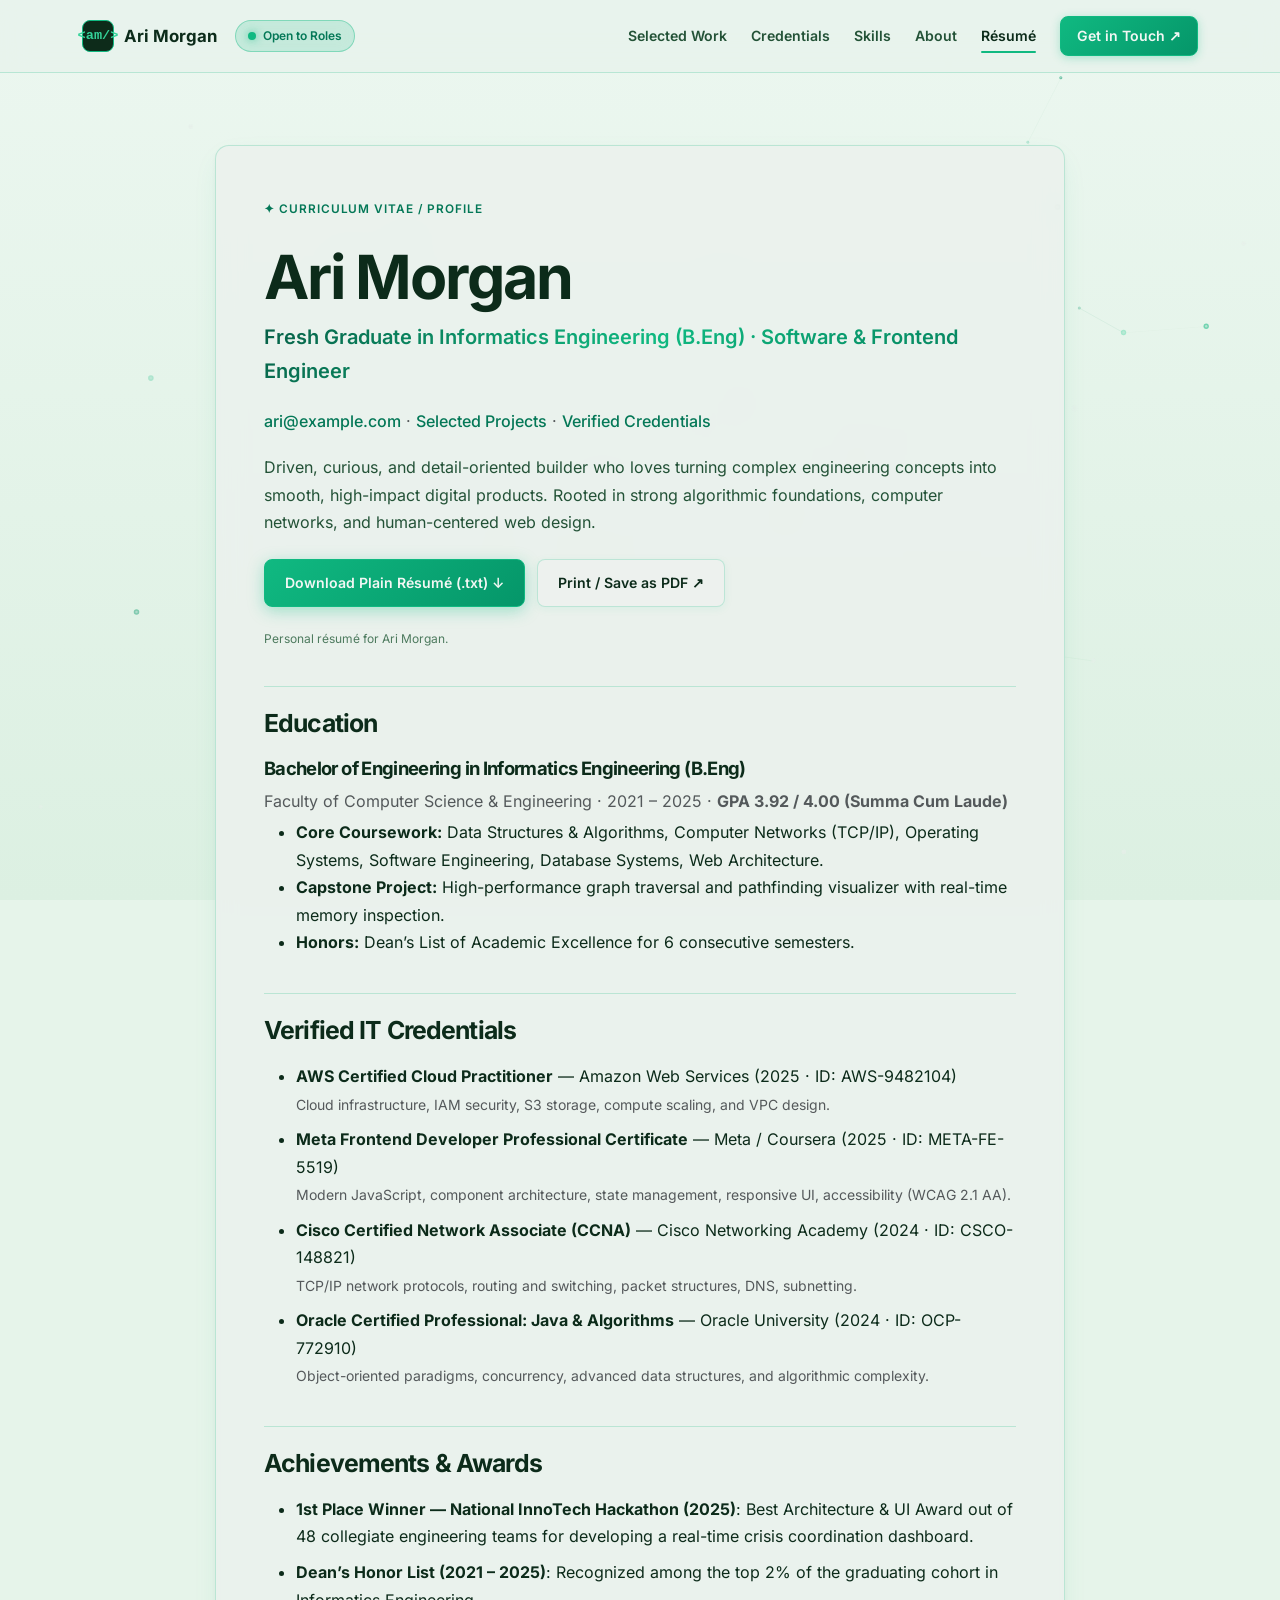
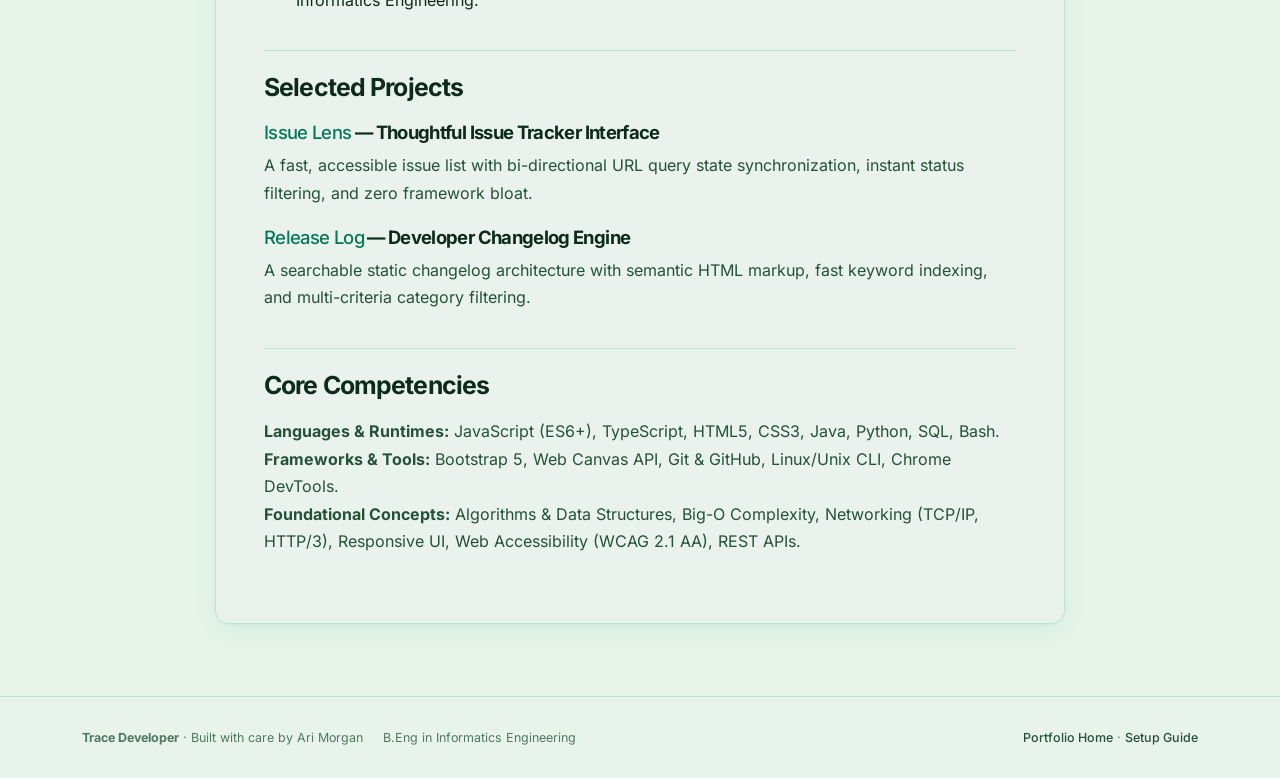
==== resume.html @ bf39999c "Initial commit: Personal portfolio website" ====
<!doctype html>
<html lang="en">
<head>
  <meta charset="utf-8">
  <meta name="viewport" content="width=device-width, initial-scale=1">
  <title>Résumé | Ari Morgan — B.Eng in Informatics Engineering</title>
  <meta name="description" content="Official résumé of Ari Morgan: Fresh Graduate in Informatics Engineering. Education, IT certifications, achievements, and core skills.">
  <meta name="theme-color" content="#e6f4ea">
  <meta name="robots" content="noindex,follow">

  <link rel="icon" href="assets/mark.svg" type="image/svg+xml">
  <link rel="stylesheet" href="assets/vendor/bootstrap.min.css">
  <link rel="stylesheet" href="assets/style.css">

  <script src="assets/canvas-bg.js" defer></script>
  <script src="assets/app.js" defer></script>
</head>
<body>
  <a class="skip" href="#main">Skip to main content</a>

  <!-- Ambient Soft Light Glow -->
  <canvas id="bg-canvas" class="bg-canvas" aria-hidden="true"></canvas>

  <div class="site-wrapper">
    <header class="site-header">
      <div class="container header-row">
        <a class="brand" href="index.html" aria-label="Ari Morgan - Home">
          <span class="brand-icon" aria-hidden="true">&lt;am/&gt;</span>
          <span>Ari Morgan</span>
          <span class="status-badge ms-2 d-none d-md-inline-flex">
            <span class="pulse-dot"></span> Open to Roles
          </span>
        </a>

        <button type="button" class="menu-toggle" aria-controls="site-nav" aria-expanded="false" aria-label="Toggle navigation menu">
          Menu
        </button>

        <nav class="site-nav" id="site-nav" aria-label="Main navigation">
          <a href="index.html#work">Selected Work</a>
          <a href="index.html#credentials">Credentials</a>
          <a href="index.html#skills">Skills</a>
          <a href="index.html#about">About</a>
          <a href="resume.html" class="active" aria-current="page">Résumé</a>
          <a class="nav-cta" href="index.html#contact">Get in Touch ↗</a>
        </nav>
      </div>
    </header>

    <main id="main">
      <div class="container py-5">
        <article class="resume glass-card p-4 p-md-5 my-4">
          <span class="eyebrow">
            ✦ CURRICULUM VITAE / PROFILE
          </span>

          <h1 class="mt-2">Ari Morgan</h1>
          <p class="lead text-gradient" style="font-size: 1.25rem; font-weight: 600;">
            Fresh Graduate in Informatics Engineering (B.Eng) · Software &amp; Frontend Engineer
          </p>

          <p class="text-muted">
            <a href="mailto:ari@example.com">ari@example.com</a> ·
            <a href="index.html#work">Selected Projects</a> ·
            <a href="index.html#credentials">Verified Credentials</a>
          </p>

          <p>
            Driven, curious, and detail-oriented builder who loves turning complex engineering concepts into smooth, high-impact digital products. Rooted in strong algorithmic foundations, computer networks, and human-centered web design.
          </p>

          <div class="actions resume-actions">
            <a class="button" href="ari-morgan-resume.txt" download>
              Download Plain Résumé (.txt) ↓
            </a>
            <button class="button secondary" data-print type="button" hidden>
              Print / Save as PDF ↗
            </button>
          </div>

          <p class="sample-note" style="font-size: 0.75rem; color: var(--text-dim);">
            Personal résumé for Ari Morgan.
          </p>

          <!-- Education Section -->
          <h2>Education</h2>
          <h3>Bachelor of Engineering in Informatics Engineering (B.Eng)</h3>
          <p class="text-muted mb-1">
            Faculty of Computer Science &amp; Engineering · 2021 – 2025 · <strong>GPA 3.92 / 4.00 (Summa Cum Laude)</strong>
          </p>
          <ul>
            <li><strong>Core Coursework:</strong> Data Structures &amp; Algorithms, Computer Networks (TCP/IP), Operating Systems, Software Engineering, Database Systems, Web Architecture.</li>
            <li><strong>Capstone Project:</strong> High-performance graph traversal and pathfinding visualizer with real-time memory inspection.</li>
            <li><strong>Honors:</strong> Dean’s List of Academic Excellence for 6 consecutive semesters.</li>
          </ul>

          <!-- Certifications -->
          <h2>Verified IT Credentials</h2>
          <ul>
            <li>
              <strong>AWS Certified Cloud Practitioner</strong> — Amazon Web Services (2025 · ID: AWS-9482104)
              <br><small class="text-muted">Cloud infrastructure, IAM security, S3 storage, compute scaling, and VPC design.</small>
            </li>
            <li class="mt-2">
              <strong>Meta Frontend Developer Professional Certificate</strong> — Meta / Coursera (2025 · ID: META-FE-5519)
              <br><small class="text-muted">Modern JavaScript, component architecture, state management, responsive UI, accessibility (WCAG 2.1 AA).</small>
            </li>
            <li class="mt-2">
              <strong>Cisco Certified Network Associate (CCNA)</strong> — Cisco Networking Academy (2024 · ID: CSCO-148821)
              <br><small class="text-muted">TCP/IP network protocols, routing and switching, packet structures, DNS, subnetting.</small>
            </li>
            <li class="mt-2">
              <strong>Oracle Certified Professional: Java &amp; Algorithms</strong> — Oracle University (2024 · ID: OCP-772910)
              <br><small class="text-muted">Object-oriented paradigms, concurrency, advanced data structures, and algorithmic complexity.</small>
            </li>
          </ul>

          <!-- Honors -->
          <h2>Achievements &amp; Awards</h2>
          <ul>
            <li>
              <strong>1st Place Winner — National InnoTech Hackathon (2025)</strong>:
              Best Architecture &amp; UI Award out of 48 collegiate engineering teams for developing a real-time crisis coordination dashboard.
            </li>
            <li class="mt-2">
              <strong>Dean’s Honor List (2021 – 2025)</strong>:
              Recognized among the top 2% of the graduating cohort in Informatics Engineering.
            </li>
          </ul>

          <!-- Technical Projects -->
          <h2>Selected Projects</h2>
          <h3><a href="issue-lens.html">Issue Lens</a> — Thoughtful Issue Tracker Interface</h3>
          <p>A fast, accessible issue list with bi-directional URL query state synchronization, instant status filtering, and zero framework bloat.</p>

          <h3><a href="release-log.html">Release Log</a> — Developer Changelog Engine</h3>
          <p>A searchable static changelog architecture with semantic HTML markup, fast keyword indexing, and multi-criteria category filtering.</p>

          <!-- Core Skills -->
          <h2>Core Competencies</h2>
          <p>
            <strong>Languages &amp; Runtimes:</strong> JavaScript (ES6+), TypeScript, HTML5, CSS3, Java, Python, SQL, Bash.
            <br>
            <strong>Frameworks &amp; Tools:</strong> Bootstrap 5, Web Canvas API, Git &amp; GitHub, Linux/Unix CLI, Chrome DevTools.
            <br>
            <strong>Foundational Concepts:</strong> Algorithms &amp; Data Structures, Big-O Complexity, Networking (TCP/IP, HTTP/3), Responsive UI, Web Accessibility (WCAG 2.1 AA), REST APIs.
          </p>

        </article>
      </div>
    </main>

    <footer class="site-footer">
      <div class="container">
        <div class="footer-row">
          <div>
            <strong>Trace Developer</strong> · Built with care by Ari Morgan
            <span class="ms-md-3 text-dim">B.Eng in Informatics Engineering</span>
          </div>
          <div>
            <a href="index.html">Portfolio Home</a> ·
            <a href="setup.html">Setup Guide</a>
          </div>
        </div>
      </div>
    </footer>
  </div>
</body>
</html>
---- assets/style.css ----
/* ==========================================================================
   TRACE DEVELOPER — FRESH GREEN DESIGN SYSTEM
   Theme: Luminous Mint & Sage Green Background + Soothing Off-White / Gray Cards
   Zero dazzling white glare, high readability, eye-comfort certified.
   ========================================================================== */

@font-face {
  font-family: 'Inter';
  src: url('fonts/inter.woff2') format('woff2');
  font-weight: 100 900;
  font-display: swap;
}

:root {
  /* Fresh Green Backgrounds */
  --bg-base: #e6f4ea;
  --bg-surface: #edf1ee; /* Soothing off-white bordering on soft gray */
  --bg-card: rgba(235, 241, 237, 0.92); /* Gentle, non-dazzling off-white */
  --bg-card-hover: #e4ece6; /* Soft pearl gray-green */
  --bg-glass-nav: rgba(232, 243, 236, 0.94);

  /* Emerald & Forest Green Palette */
  --green-primary: #10b981;
  --green-dark: #059669;
  --green-deep: #047857;
  --green-forest: #0c2b1a;
  --green-pine: #1b4d32;
  --green-mint: #34d399;
  --green-soft-pill: rgba(16, 185, 129, 0.12);

  /* Soft Green Borders */
  --border-subtle: #cadfd2;
  --border-card: rgba(16, 185, 129, 0.22);
  --border-hover: rgba(16, 185, 129, 0.55);

  /* Gradients */
  --gradient-green: linear-gradient(135deg, #10b981 0%, #059669 100%);
  --gradient-text-green: linear-gradient(135deg, #065f46 0%, #10b981 50%, #047857 100%);

  /* High-Contrast Forest Green Typography */
  --text-main: #0c2b1a;
  --text-secondary: #235237;
  --text-dim: #4d7a5e;
  --text-code-string: #6ee7b7;
  --text-code-key: #a7f3d0;
  --text-on-green: #f2f7f4; /* Calming off-white text for green buttons */

  /* Bootstrap Variable Overrides */
  --bs-body-font-family: 'Inter', -apple-system, BlinkMacSystemFont, 'Segoe UI', Roboto, sans-serif;
  --bs-body-color: var(--text-main);
  --bs-body-bg: var(--bg-base);
  --bs-link-color: var(--green-deep);
  --bs-link-hover-color: var(--green-primary);

  /* Shadows */
  --shadow-card: 0 10px 30px -8px rgba(16, 185, 129, 0.12), 0 2px 6px rgba(12, 43, 26, 0.04);
  --shadow-card-hover: 0 16px 36px -8px rgba(16, 185, 129, 0.22), 0 4px 12px rgba(12, 43, 26, 0.08);
  --shadow-btn-green: 0 4px 16px rgba(16, 185, 129, 0.35);
}

*, *::before, *::after {
  box-sizing: border-box;
}

html {
  scroll-behavior: smooth;
  scroll-padding-top: 80px;
  background-color: var(--bg-base);
}

body {
  margin: 0;
  padding: 0;
  min-height: 100vh;
  font-family: var(--bs-body-font-family);
  font-size: 16px;
  line-height: 1.72;
  color: var(--text-main);
  background: linear-gradient(180deg, #ecf7f0 0%, #dcf0e2 100%);
  background-attachment: fixed;
  position: relative;
  overflow-x: hidden;
  -webkit-font-smoothing: antialiased;
}

/* Background Canvas Layer */
.bg-canvas {
  position: fixed;
  top: 0;
  left: 0;
  width: 100vw;
  height: 100vh;
  pointer-events: none;
  z-index: 0;
  opacity: 0.85;
}

.site-wrapper {
  position: relative;
  z-index: 1;
  display: flex;
  flex-direction: column;
  min-height: 100vh;
}

main {
  flex: 1;
}

/* Typography */
h1, h2, h3, h4 {
  color: var(--text-main);
  font-weight: 700;
  letter-spacing: -0.035em;
  line-height: 1.18;
}

h1 {
  font-size: clamp(2.6rem, 5.2vw, 4.4rem);
}

h2 {
  font-size: clamp(1.9rem, 3.6vw, 2.8rem);
}

h3 {
  font-size: 1.35rem;
}

p {
  color: var(--text-secondary);
  margin-bottom: 1.2rem;
}

a {
  color: var(--green-deep);
  text-decoration: none;
  font-weight: 500;
  transition: color 0.2s ease;
}

a:hover {
  color: var(--green-primary);
}

a:focus-visible,
button:focus-visible,
input:focus-visible,
select:focus-visible {
  outline: 2px solid var(--green-primary);
  outline-offset: 3px;
}

.mono {
  font-family: ui-monospace, SFMono-Regular, Menlo, Monaco, Consolas, monospace;
}

/* Eye-Catching Green Gradient Text */
.text-gradient {
  background: var(--gradient-text-green);
  -webkit-background-clip: text;
  -webkit-text-fill-color: transparent;
  display: inline-block;
}

/* Eyebrows & Status Badges */
.eyebrow {
  display: inline-flex;
  align-items: center;
  gap: 8px;
  font-size: 0.74rem;
  font-weight: 600;
  text-transform: uppercase;
  letter-spacing: 0.08em;
  color: var(--green-deep);
  margin-bottom: 0.9rem;
}

.status-badge {
  display: inline-flex;
  align-items: center;
  gap: 7px;
  background: rgba(16, 185, 129, 0.16);
  border: 1px solid rgba(16, 185, 129, 0.38);
  color: var(--green-deep);
  font-size: 0.75rem;
  font-weight: 600;
  padding: 5px 12px;
  border-radius: 9999px;
  backdrop-filter: blur(8px);
}

.pulse-dot {
  width: 8px;
  height: 8px;
  border-radius: 50%;
  background-color: var(--green-primary);
  box-shadow: 0 0 8px rgba(16, 185, 129, 0.7);
}

/* Skip Navigation */
.skip {
  position: absolute;
  top: -100px;
  left: 20px;
  z-index: 9999;
  padding: 10px 16px;
  background: var(--bg-surface);
  color: var(--green-deep);
  border: 1px solid var(--green-primary);
  border-radius: 6px;
}
.skip:focus {
  top: 15px;
}

/* ==========================================================================
   SITE HEADER & NAVIGATION
   ========================================================================== */
.site-header {
  position: sticky;
  top: 0;
  z-index: 1000;
  background: var(--bg-glass-nav);
  backdrop-filter: blur(14px);
  -webkit-backdrop-filter: blur(14px);
  border-bottom: 1px solid var(--border-card);
  padding: 16px 0;
}

.header-row {
  display: flex;
  align-items: center;
  justify-content: space-between;
  gap: 20px;
}

.brand {
  display: inline-flex;
  align-items: center;
  gap: 10px;
  font-size: 1.05rem;
  font-weight: 700;
  color: var(--text-main);
  text-decoration: none;
}

.brand:hover {
  color: var(--green-deep);
}

.brand-icon {
  width: 32px;
  height: 32px;
  border-radius: 8px;
  background: #0d2b1a;
  border: 1px solid var(--green-primary);
  display: flex;
  align-items: center;
  justify-content: center;
  font-family: monospace;
  font-weight: 700;
  font-size: 0.85rem;
  color: var(--green-mint);
}

.site-nav {
  display: flex;
  align-items: center;
  gap: 24px;
}

.site-nav a {
  font-size: 0.88rem;
  font-weight: 600;
  color: var(--text-secondary);
  text-decoration: none;
  padding: 5px 0;
  position: relative;
  transition: color 0.2s ease;
}

.site-nav a:hover,
.site-nav a.active {
  color: var(--green-forest);
}

.site-nav a.active::after {
  content: '';
  position: absolute;
  bottom: 0;
  left: 0;
  width: 100%;
  height: 2px;
  background: var(--green-primary);
  border-radius: 2px;
}

.site-nav .nav-cta {
  background: var(--gradient-green);
  border: 1px solid var(--green-primary);
  color: var(--text-on-green) !important;
  padding: 7px 16px;
  border-radius: 8px;
  font-weight: 600;
  box-shadow: 0 2px 10px rgba(16, 185, 129, 0.3);
  transition: all 0.2s ease;
}

.site-nav .nav-cta:hover {
  background: linear-gradient(135deg, #059669 0%, #047857 100%);
  transform: translateY(-1px);
}

.menu-toggle {
  display: none;
  background: var(--bg-surface);
  border: 1px solid var(--border-card);
  color: var(--text-main);
  padding: 8px 14px;
  border-radius: 6px;
  font-size: 0.85rem;
  cursor: pointer;
}

/* ==========================================================================
   BUTTONS
   ========================================================================== */
.button {
  display: inline-flex;
  align-items: center;
  justify-content: center;
  gap: 8px;
  font-size: 0.88rem;
  font-weight: 600;
  padding: 11px 20px;
  border-radius: 8px;
  text-decoration: none;
  cursor: pointer;
  background: var(--gradient-green);
  color: var(--text-on-green);
  border: 1px solid var(--green-primary);
  box-shadow: var(--shadow-btn-green);
  transition: transform 0.2s ease, box-shadow 0.2s ease;
  position: relative;
  z-index: 2;
}

.button:hover {
  transform: translateY(-2px);
  background: linear-gradient(135deg, #059669 0%, #047857 100%);
  box-shadow: 0 6px 22px rgba(16, 185, 129, 0.45);
  color: var(--text-on-green);
}

.button.secondary {
  background: var(--bg-surface);
  color: var(--text-main);
  border: 1px solid var(--border-card);
  box-shadow: 0 2px 8px rgba(16, 185, 129, 0.08);
}

.button.secondary:hover {
  background: var(--bg-card-hover);
  border-color: var(--green-primary);
  color: var(--green-deep);
  transform: translateY(-2px);
  box-shadow: 0 4px 14px rgba(16, 185, 129, 0.18);
}

.actions {
  display: flex;
  gap: 12px;
  flex-wrap: wrap;
  align-items: center;
}

/* ==========================================================================
   CLEAN CARD ARCHITECTURE (MUTED OFF-WHITE / GRAY CARDS)
   ========================================================================== */
.glass-card {
  background: var(--bg-card);
  backdrop-filter: blur(14px);
  -webkit-backdrop-filter: blur(14px);
  border: 1px solid var(--border-card);
  border-radius: 14px;
  box-shadow: var(--shadow-card);
  transition: border-color 0.2s ease, transform 0.2s ease, box-shadow 0.2s ease;
}

.glass-card:hover {
  border-color: var(--border-hover);
  transform: translateY(-2px);
  box-shadow: var(--shadow-card-hover);
}

/* ==========================================================================
   HERO SECTION
   ========================================================================== */
.hero {
  position: relative;
  padding: 85px 0 65px;
}

.hero .container {
  position: relative;
  z-index: 2;
}

.hero h1 {
  margin: 0 0 20px;
  max-width: 800px;
  font-weight: 800;
}

.hero .intro {
  font-size: 1.12rem;
  line-height: 1.7;
  max-width: 560px;
  color: var(--text-secondary);
  margin-bottom: 28px;
}

/* Hero Stats Strip */
.hero-stats-row {
  display: grid;
  grid-template-columns: repeat(4, 1fr);
  gap: 14px;
  margin-top: 48px;
  padding-top: 28px;
  border-top: 1px solid var(--border-card);
}

.stat-item {
  padding: 14px 16px;
  background: var(--bg-card);
  border: 1px solid var(--border-card);
  border-radius: 10px;
  box-shadow: 0 2px 8px rgba(16, 185, 129, 0.08);
}

.stat-value {
  font-size: 1.55rem;
  font-weight: 800;
  color: var(--green-deep);
  display: block;
}

.stat-label {
  font-size: 0.74rem;
  color: var(--text-secondary);
  text-transform: uppercase;
  letter-spacing: 0.05em;
  font-weight: 600;
  margin-top: 3px;
}

/* ==========================================================================
   DEVELOPER CODE CARD (RICH FOREST GREEN CONSOLE)
   ========================================================================== */
.editor {
  border: 1px solid rgba(16, 185, 129, 0.4);
  background: #0d281a;
  backdrop-filter: blur(14px);
  border-radius: 14px;
  overflow: hidden;
  box-shadow: 0 16px 36px -8px rgba(12, 43, 26, 0.35);
  transition: border-color 0.2s ease;
}

.editor:hover {
  border-color: var(--green-primary);
}

.editor-head {
  display: flex;
  align-items: center;
  gap: 8px;
  border-bottom: 1px solid rgba(16, 185, 129, 0.2);
  padding: 10px 16px;
  background: rgba(255, 255, 255, 0.03);
}

.window-dots {
  display: flex;
  gap: 6px;
}

.window-dots span {
  width: 9px;
  height: 9px;
  border-radius: 50%;
  display: inline-block;
}

.dot-red { background: #ef4444; }
.dot-yellow { background: #f59e0b; }
.dot-green { background: #10b981; }

.editor-head .file-tab {
  margin-left: 8px;
  font-size: 0.72rem;
  color: #a7f3d0;
  background: rgba(16, 185, 129, 0.18);
  padding: 2px 8px;
  border-radius: 4px;
  border: 1px solid rgba(16, 185, 129, 0.3);
}

.editor-copy-btn {
  margin-left: auto;
  background: transparent;
  border: 1px solid rgba(16, 185, 129, 0.3);
  color: #a7f3d0;
  font-size: 0.7rem;
  padding: 3px 8px;
  border-radius: 4px;
  cursor: pointer;
  transition: all 0.2s ease;
}

.editor-copy-btn:hover {
  background: rgba(16, 185, 129, 0.25);
  color: var(--text-on-green);
  border-color: var(--green-primary);
}

.editor pre {
  padding: 20px;
  color: #d1fae5;
  font-size: 0.84rem;
  line-height: 1.8;
  margin: 0;
  white-space: pre-wrap;
  font-family: ui-monospace, SFMono-Regular, Menlo, Monaco, Consolas, monospace;
}

.editor .key { color: var(--text-code-key); }
.editor .string { color: var(--text-code-string); }
.editor .bracket { color: #f0fdf4; }

.editor-foot {
  display: flex;
  justify-content: space-between;
  align-items: center;
  border-top: 1px solid rgba(16, 185, 129, 0.2);
  padding: 8px 16px;
  font-size: 0.68rem;
  color: #6ee7b7;
}

/* ==========================================================================
   SECTIONS & TITLES
   ========================================================================== */
.section {
  padding: 75px 0;
  position: relative;
  z-index: 2;
}

.section-top {
  display: flex;
  justify-content: space-between;
  align-items: flex-end;
  gap: 25px;
  margin-bottom: 38px;
}

.section-top h2 {
  margin: 0;
}

.section-top p {
  max-width: 420px;
  margin: 0;
  font-size: 0.94rem;
}

/* ==========================================================================
   CREDENTIALS & AWARDS GRID
   ========================================================================== */
.credentials-grid {
  display: grid;
  grid-template-columns: repeat(auto-fill, minmax(340px, 1fr));
  gap: 18px;
}

.credential-card {
  background: var(--bg-card);
  border: 1px solid var(--border-card);
  border-radius: 14px;
  padding: 22px;
  display: flex;
  flex-direction: column;
  box-shadow: var(--shadow-card);
  transition: border-color 0.2s ease, transform 0.2s ease, box-shadow 0.2s ease;
}

.credential-card:hover {
  border-color: var(--border-hover);
  transform: translateY(-2px);
  box-shadow: var(--shadow-card-hover);
}

.credential-header {
  display: flex;
  align-items: flex-start;
  gap: 14px;
  margin-bottom: 14px;
}

.credential-icon {
  width: 42px;
  height: 42px;
  border-radius: 10px;
  background: rgba(16, 185, 129, 0.12);
  border: 1px solid var(--border-card);
  display: flex;
  align-items: center;
  justify-content: center;
  flex-shrink: 0;
  color: var(--green-deep);
}

.credential-icon svg {
  width: 22px;
  height: 22px;
}

.credential-title-group h3 {
  font-size: 1.12rem;
  margin: 0 0 3px;
}

.credential-issuer {
  font-size: 0.78rem;
  color: var(--green-deep);
  font-weight: 600;
}

.credential-meta {
  display: flex;
  align-items: center;
  justify-content: space-between;
  margin-top: auto;
  padding-top: 14px;
  border-top: 1px solid var(--border-card);
  font-size: 0.76rem;
  color: var(--text-dim);
}

.credential-tag-list {
  display: flex;
  flex-wrap: wrap;
  gap: 6px;
  margin: 10px 0 14px;
  padding: 0;
  list-style: none;
}

.credential-tag {
  background: rgba(16, 185, 129, 0.1);
  border: 1px solid var(--border-card);
  color: var(--green-deep);
  font-size: 0.72rem;
  font-weight: 500;
  padding: 2px 8px;
  border-radius: 4px;
}

.badge-verified {
  color: var(--green-deep);
  font-size: 0.74rem;
  font-weight: 700;
}

/* ==========================================================================
   FEATURED PROJECTS
   ========================================================================== */
.project-card {
  background: var(--bg-card);
  border: 1px solid var(--border-card);
  border-radius: 16px;
  overflow: hidden;
  margin-bottom: 26px;
  box-shadow: var(--shadow-card);
  transition: border-color 0.2s ease, transform 0.2s ease, box-shadow 0.2s ease;
}

.project-card:hover {
  border-color: var(--border-hover);
  transform: translateY(-2px);
  box-shadow: var(--shadow-card-hover);
}

.project-visual {
  background: #d5e5db; /* Soothing muted sage gray */
  display: flex;
  align-items: center;
  justify-content: center;
  padding: 30px;
  min-height: 340px;
}

.project-visual img {
  border: 1px solid var(--border-card);
  border-radius: 8px;
  box-shadow: 0 12px 28px rgba(12, 43, 26, 0.15);
  width: 100%;
}

.project-copy {
  padding: 36px;
  display: flex;
  flex-direction: column;
  justify-content: center;
}

.project-copy h3 {
  font-size: 1.95rem;
  margin: 8px 0 12px;
}

.project-copy p {
  color: var(--text-secondary);
  font-size: 0.94rem;
}

.tag-list {
  list-style: none;
  display: flex;
  gap: 6px;
  flex-wrap: wrap;
  padding: 0;
  margin: 16px 0 24px;
}

.tag {
  background: rgba(16, 185, 129, 0.1);
  border: 1px solid var(--border-card);
  border-radius: 5px;
  padding: 3px 8px;
  font-size: 0.72rem;
  font-weight: 600;
  color: var(--green-deep);
  font-family: ui-monospace, SFMono-Regular, Consolas, monospace;
}

/* ==========================================================================
   SKILLS MATRIX
   ========================================================================== */
.skills-grid {
  display: grid;
  grid-template-columns: repeat(2, 1fr);
  gap: 20px;
}

.skill-card {
  background: var(--bg-card);
  border: 1px solid var(--border-card);
  border-radius: 14px;
  padding: 26px;
  box-shadow: var(--shadow-card);
  transition: border-color 0.2s ease;
}

.skill-card:hover {
  border-color: var(--border-hover);
}

.skill-card-head {
  display: flex;
  align-items: center;
  gap: 12px;
  margin-bottom: 14px;
}

.skill-card-icon {
  width: 36px;
  height: 36px;
  border-radius: 8px;
  background: rgba(16, 185, 129, 0.12);
  border: 1px solid var(--border-card);
  display: flex;
  align-items: center;
  justify-content: center;
  color: var(--green-deep);
}

.skill-card h3 {
  font-size: 1.18rem;
  margin: 0;
}

.skill-items {
  list-style: none;
  padding: 0;
  margin: 14px 0 0;
}

.skill-items li {
  font-size: 0.88rem;
  color: var(--text-secondary);
  margin-bottom: 6px;
  display: flex;
  align-items: flex-start;
  gap: 8px;
}

.skill-items li::before {
  content: '▸';
  color: var(--green-primary);
  font-weight: 700;
}

/* ==========================================================================
   ABOUT SECTION
   ========================================================================== */
.about-section {
  background: rgba(235, 241, 237, 0.65);
  border-block: 1px solid var(--border-card);
}

.principles {
  margin-top: 32px;
  border-top: 1px solid var(--border-card);
}

.principles article {
  padding: 20px 0;
  border-bottom: 1px solid var(--border-card);
}

.principles h3 {
  font-size: 1.12rem;
  margin-bottom: 6px;
  color: var(--text-main);
}

.principles h3 .principle-num {
  font-size: 0.8rem;
  font-family: monospace;
  color: var(--green-deep);
  font-weight: 700;
  margin-right: 6px;
}

.principles p {
  font-size: 0.9rem;
  margin: 0;
}

/* ==========================================================================
   CONTACT CTA PANEL
   ========================================================================== */
.contact-panel {
  background: linear-gradient(135deg, #d8f0e1 0%, #c4ebd1 100%);
  border: 1px solid rgba(16, 185, 129, 0.35);
  border-radius: 18px;
  padding: 48px;
  margin-bottom: 50px;
  box-shadow: 0 14px 32px -8px rgba(16, 185, 129, 0.18);
}

.contact-panel h2 {
  font-size: clamp(2.2rem, 4.2vw, 3.4rem);
  margin-bottom: 14px;
}

.contact-panel p {
  max-width: 520px;
  font-size: 1.02rem;
  color: var(--text-secondary);
}

/* ==========================================================================
   SITE FOOTER
   ========================================================================== */
.site-footer {
  border-top: 1px solid var(--border-card);
  padding: 30px 0;
  font-size: 0.78rem;
  color: var(--text-dim);
  background: rgba(232, 243, 236, 0.95);
}

.footer-row {
  display: flex;
  justify-content: space-between;
  align-items: center;
  gap: 16px;
  flex-wrap: wrap;
}

.site-footer a {
  color: var(--text-secondary);
}

.site-footer a:hover {
  color: var(--green-deep);
}

/* Case study & demo pages */
.case-header {
  padding: 50px 0 35px;
  max-width: 900px;
}

.back {
  display: inline-flex;
  align-items: center;
  gap: 6px;
  font-size: 0.84rem;
  font-weight: 600;
  margin-bottom: 22px;
  color: var(--green-deep);
}

.facts {
  display: grid;
  grid-template-columns: repeat(4, 1fr);
  gap: 18px;
  border-block: 1px solid var(--border-card);
  padding: 20px 0;
  margin-top: 30px;
}

.facts dt {
  font: 0.7rem ui-monospace, monospace;
  color: var(--text-dim);
  text-transform: uppercase;
}

.facts dd {
  font-size: 0.88rem;
  color: var(--text-main);
  margin: 4px 0 0;
  font-weight: 600;
}

.case-image {
  background: #d5e5db;
  border: 1px solid var(--border-card);
  border-radius: 12px;
  padding: 24px;
  margin: 26px 0;
}

.case-image img {
  border: 1px solid var(--border-card);
  border-radius: 6px;
  width: 100%;
}

.case-body {
  max-width: 800px;
  margin: 50px auto;
}

.case-body section {
  margin-bottom: 40px;
}

.case-body h2 {
  font-size: 1.75rem;
  margin-bottom: 16px;
}

.case-body p, .case-body li {
  color: var(--text-secondary);
  font-size: 0.95rem;
}

.architecture {
  background: #0d281a;
  border: 1px solid rgba(16, 185, 129, 0.4);
  color: #a7f3d0;
  border-radius: 8px;
  padding: 20px;
  font: 0.84rem/1.8 ui-monospace, monospace;
  white-space: pre-wrap;
}

.decision {
  border-left: 3px solid var(--green-primary);
  padding: 18px 22px;
  background: rgba(16, 185, 129, 0.12);
  border-radius: 0 8px 8px 0;
  margin: 24px 0;
  color: var(--text-main);
}

.decision strong {
  display: block;
  color: var(--green-deep);
  margin-bottom: 5px;
  font-size: 0.82rem;
  text-transform: uppercase;
}

.next-project {
  border-top: 1px solid var(--border-card);
  padding-top: 28px;
  display: flex;
  justify-content: space-between;
  align-items: center;
  gap: 18px;
}

/* Demo Pages */
.demo-page {
  max-width: 1150px;
  margin: 35px auto;
  padding: 0 20px;
}

.demo-toolbar {
  display: flex;
  gap: 14px;
  flex-wrap: wrap;
  align-items: flex-end;
  padding: 20px;
  background: var(--bg-surface);
  border: 1px solid var(--border-card);
  border-radius: 12px;
  margin: 22px 0;
  box-shadow: var(--shadow-card);
}

.demo-toolbar label {
  font-size: 0.74rem;
  font-weight: 600;
  display: block;
  margin-bottom: 6px;
  color: var(--text-secondary);
}

.demo-toolbar input,
.demo-toolbar select {
  width: 100%;
  border: 1px solid var(--border-card);
  border-radius: 6px;
  background: #e1eae3;
  color: var(--text-main);
  min-height: 42px;
  padding: 8px 12px;
  font-size: 0.88rem;
}

.table-wrap {
  border: 1px solid var(--border-card);
  border-radius: 12px;
  background: var(--bg-surface);
  overflow-x: auto;
  box-shadow: var(--shadow-card);
}

.issue-table {
  width: 100%;
  border-collapse: collapse;
  min-width: 560px;
  font-size: 0.85rem;
}

.issue-table th {
  font-size: 0.72rem;
  text-transform: uppercase;
  letter-spacing: 0.05em;
  background: #deebe1;
  font-weight: 700;
  color: var(--green-deep);
  border-bottom: 1px solid var(--border-card);
  padding: 12px 16px;
}

.issue-table td {
  padding: 14px 16px;
  border-bottom: 1px solid var(--border-card);
  color: var(--text-secondary);
}

.issue-table td strong {
  color: var(--text-main);
}

.badge-status {
  font-size: 0.72rem;
  border: 1px solid var(--border-card);
  background: #deebe1;
  color: var(--text-secondary);
  border-radius: 4px;
  padding: 3px 8px;
}

.badge-status.done {
  background: #c3e8d2;
  border-color: #5ec695;
  color: #065f46;
  font-weight: 600;
}

.release-item {
  background: var(--bg-surface);
  border: 1px solid var(--border-card);
  border-radius: 12px;
  padding: 24px;
  margin: 18px 0;
  box-shadow: var(--shadow-card);
}

.release-meta strong {
  background: var(--gradient-green);
  color: var(--text-on-green);
  border-radius: 4px;
  padding: 2px 8px;
  font-size: 0.74rem;
  font-weight: 700;
}

.empty-state {
  padding: 30px;
  border: 1px dashed var(--border-card);
  border-radius: 8px;
  text-align: center;
  font-size: 0.9rem;
  background: var(--bg-surface);
  color: var(--text-secondary);
  margin-top: 18px;
}

/* Resume Page Specifics */
.resume {
  max-width: 850px;
  margin: 45px auto;
}

.resume h1 {
  font-size: clamp(2.6rem, 4.8vw, 3.8rem);
  margin-bottom: 6px;
}

.resume h2 {
  font-size: 1.55rem;
  margin: 36px 0 18px;
  border-top: 1px solid var(--border-card);
  padding-top: 22px;
}

.resume h3 {
  font-size: 1.15rem;
  margin-top: 20px;
  color: var(--text-main);
}

.resume-actions {
  margin: 22px 0;
}

/* Documentation & Setup Guide */
.docs {
  max-width: 850px;
  margin: 45px auto;
}

.docs h1 {
  font-size: clamp(2.4rem, 4.5vw, 3.6rem);
  margin-bottom: 18px;
}

.docs h2 {
  font-size: 1.55rem;
  margin: 36px 0 18px;
  border-top: 1px solid var(--border-card);
  padding-top: 22px;
}

.docs details {
  padding: 16px 0;
  border-bottom: 1px solid var(--border-card);
}

.docs summary {
  font-weight: 600;
  cursor: pointer;
  color: var(--text-main);
}

.docs summary:hover {
  color: var(--green-deep);
}

.docs details p {
  margin: 10px 0 0;
  color: var(--text-secondary);
}

/* Responsive */
@media (max-width: 991px) {
  .hero {
    padding: 60px 0 45px;
  }
  .hero-stats-row {
    grid-template-columns: repeat(2, 1fr);
  }
  .skills-grid {
    grid-template-columns: 1fr;
  }
  .editor {
    margin-top: 35px;
  }
  .project-visual {
    min-height: 260px;
    padding: 20px;
  }
  .project-copy {
    padding: 26px;
  }
  .section {
    padding: 55px 0;
  }
}

@media (max-width: 767px) {
  .site-header {
    padding: 12px 0;
  }
  .menu-toggle {
    display: block;
  }
  .site-nav {
    position: fixed;
    top: 60px;
    left: 0;
    width: 100%;
    background: #e4efe7;
    border-bottom: 1px solid var(--border-card);
    flex-direction: column;
    align-items: flex-start;
    padding: 20px;
    gap: 16px;
    display: none;
    box-shadow: 0 12px 28px rgba(12, 43, 26, 0.12);
  }
  .site-nav.open {
    display: flex;
  }
  .credentials-grid {
    grid-template-columns: 1fr;
  }
  .section-top {
    flex-direction: column;
    align-items: flex-start;
    gap: 10px;
  }
}

@media (max-width: 575px) {
  .hero-stats-row {
    grid-template-columns: 1fr;
  }
  .hero h1 {
    font-size: 2.5rem;
  }
  .contact-panel {
    padding: 28px 18px;
  }
  .facts {
    grid-template-columns: 1fr 1fr;
  }
}

@media (prefers-reduced-motion: reduce) {
  html {
    scroll-behavior: auto;
  }
  *, *::before, *::after {
    animation-duration: 0.01ms !important;
    transition-duration: 0.01ms !important;
  }
  .bg-canvas {
    opacity: 0.3;
  }
}

@media print {
  body {
    background: #ffffff;
    color: #000000;
  }
  .bg-canvas, .site-header, .site-footer, .menu-toggle, .actions {
    display: none !important;
  }
  .glass-card, .project-card, .editor {
    border: 1px solid #ddd;
    background: #ffffff;
    box-shadow: none;
  }
}
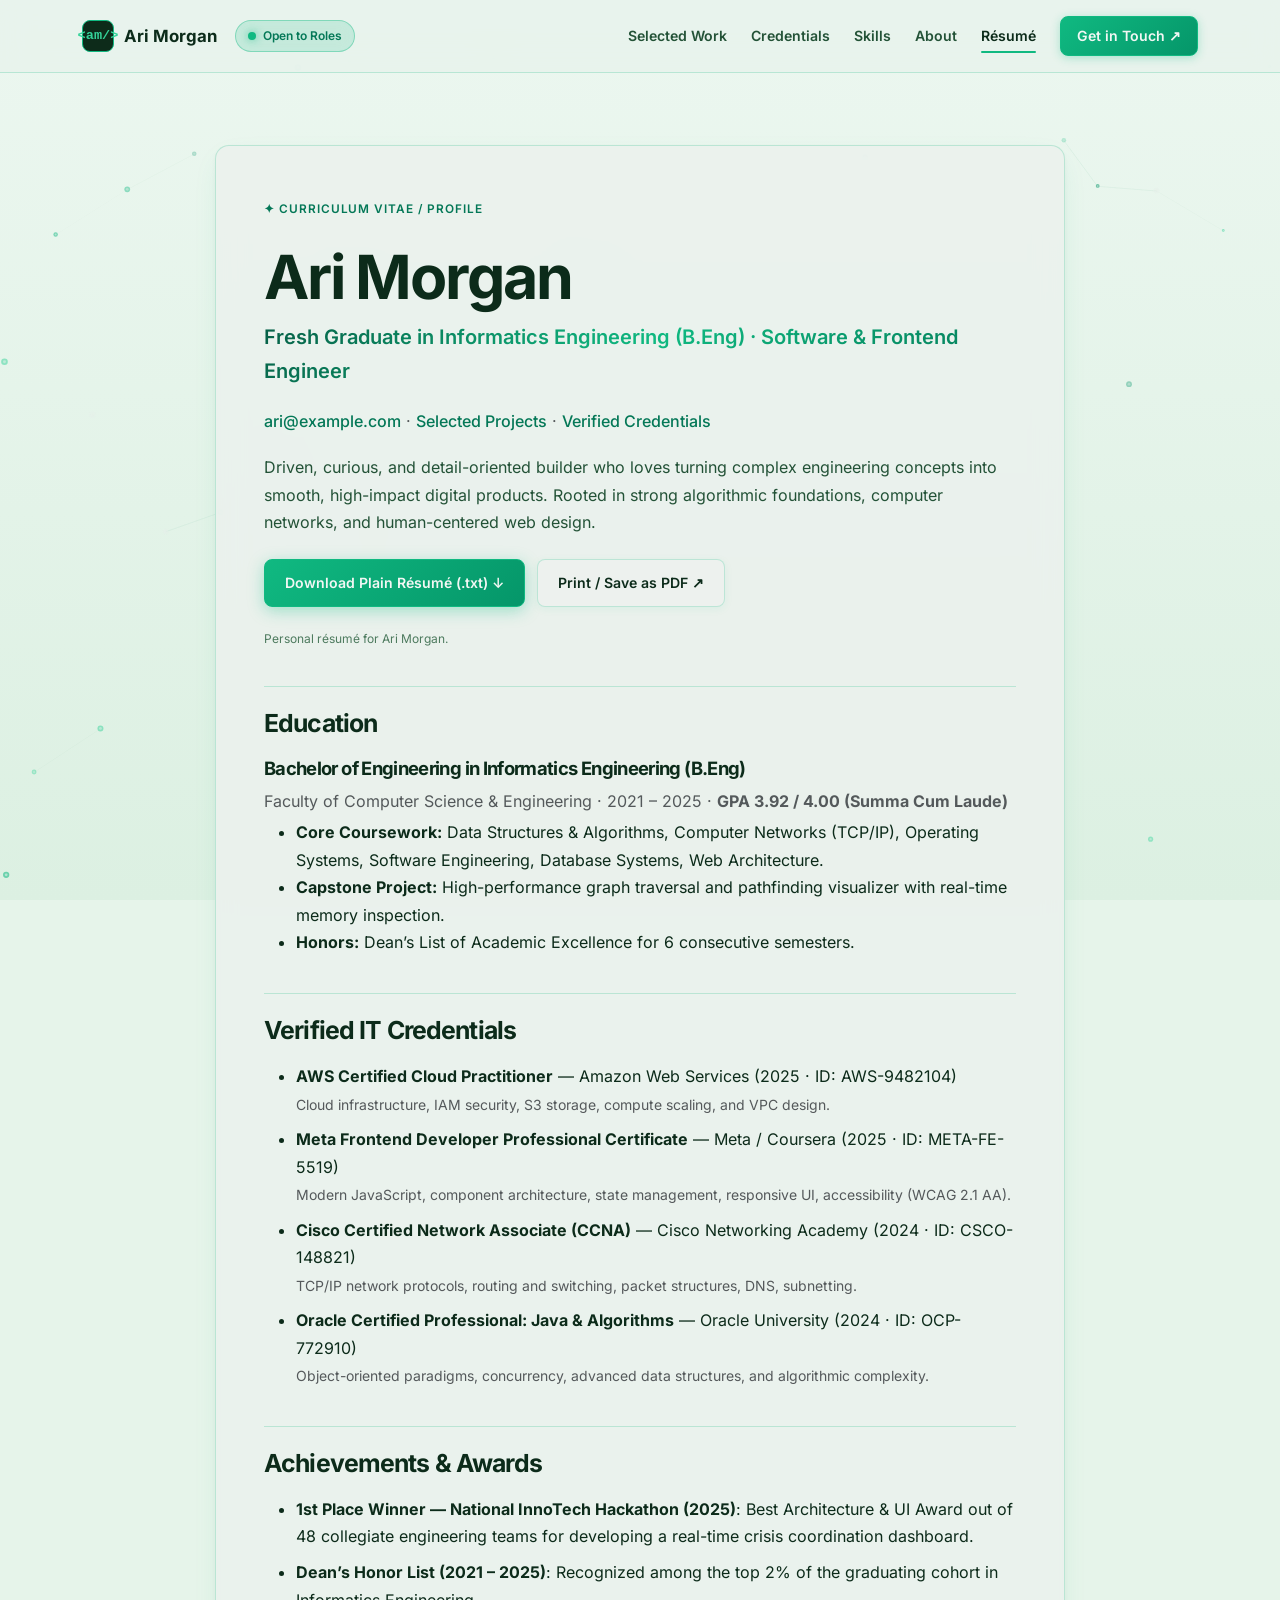
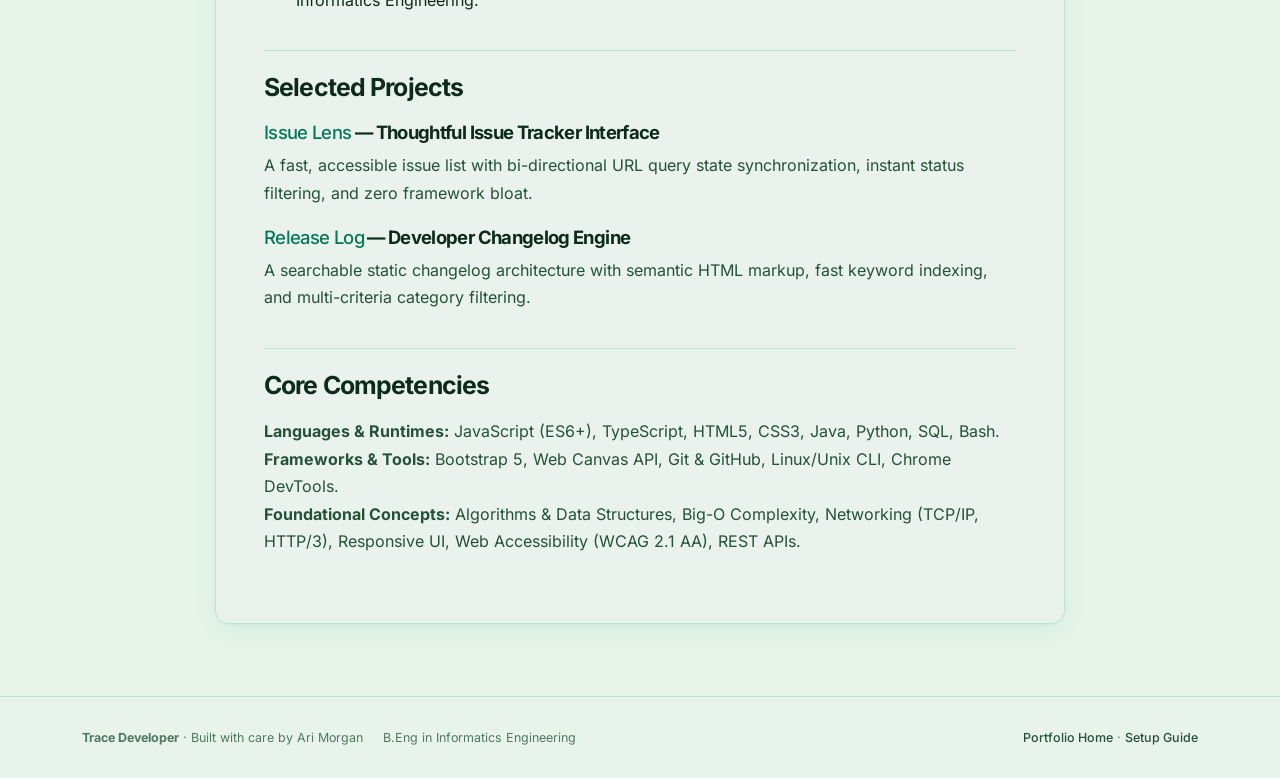
==== commit deb2ef9f: "Add Font Awesome support and update brand-icon" ====
--- a/resume.html
+++ b/resume.html
@@ -10,6 +10,7 @@
 
   <link rel="icon" href="assets/mark.svg" type="image/svg+xml">
   <link rel="stylesheet" href="assets/vendor/bootstrap.min.css">
+  <link rel="stylesheet" href="https://cdnjs.cloudflare.com/ajax/libs/font-awesome/6.5.1/css/all.min.css">
   <link rel="stylesheet" href="assets/style.css">
 
   <script src="assets/canvas-bg.js" defer></script>
--- a/assets/style.css
+++ b/assets/style.css
@@ -262,6 +262,19 @@
   font-weight: 700;
   font-size: 0.85rem;
   color: var(--green-mint);
+  flex-shrink: 0;
+}
+
+.brand-icon svg {
+  width: 16px;
+  height: 16px;
+  stroke: var(--green-mint);
+}
+
+.brand-icon i {
+  font-size: 0.92rem;
+  color: var(--green-mint);
+  line-height: 1;
 }
 
 .site-nav {
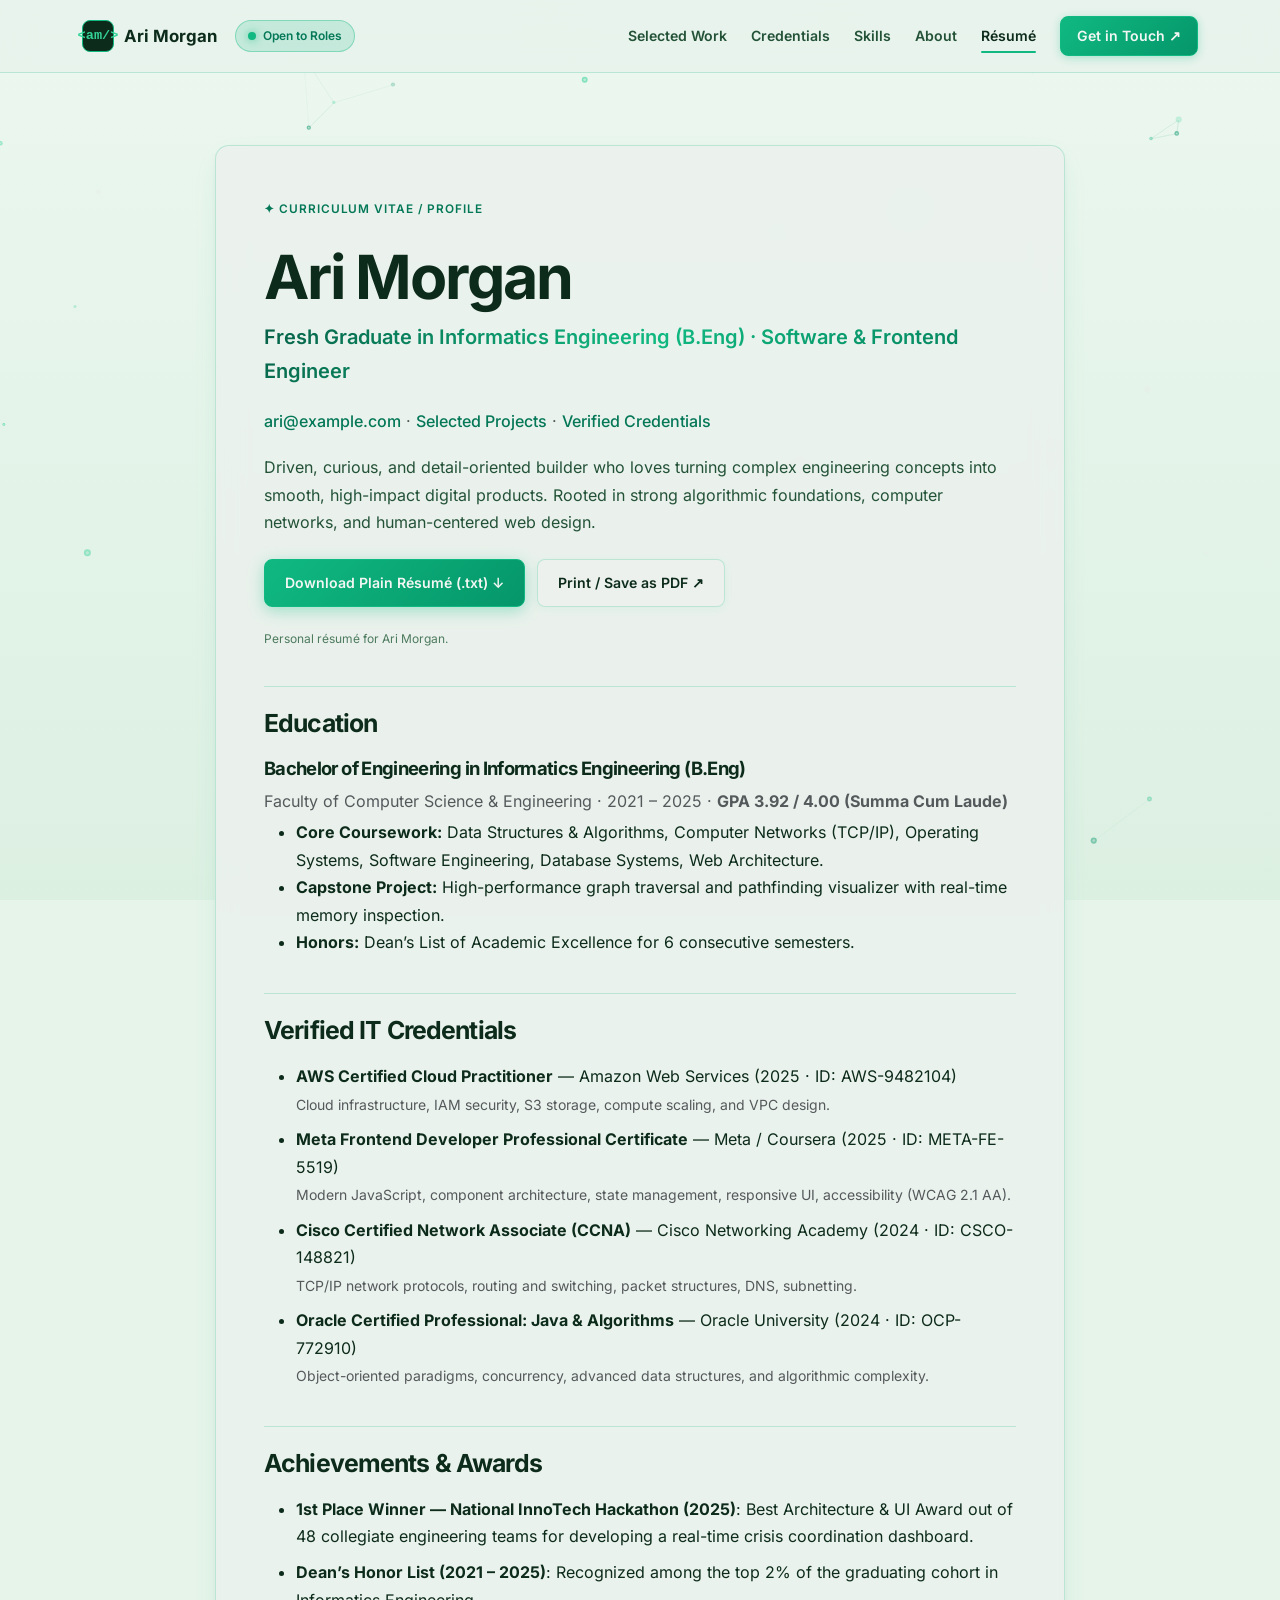
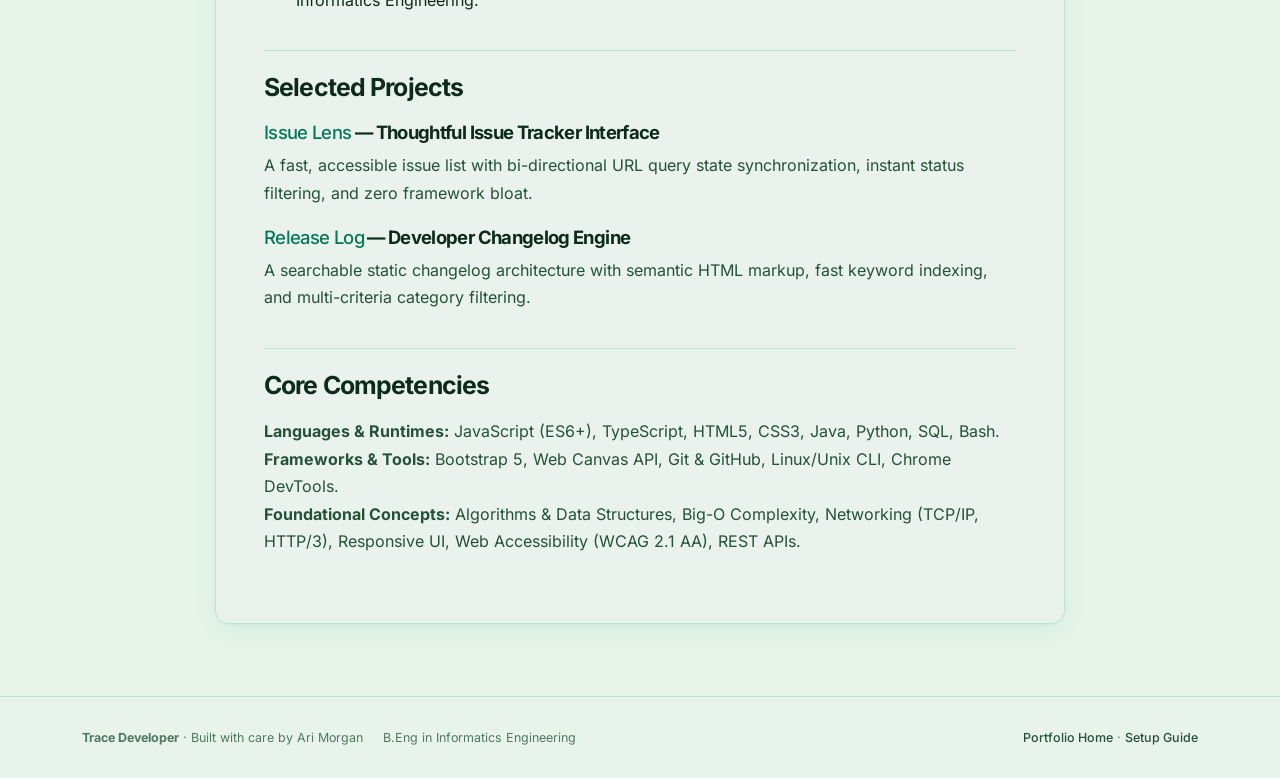
==== commit 0a09e72f: "first release my porto" ====
--- a/resume.html
+++ b/resume.html
@@ -42,7 +42,7 @@
           <a href="index.html#credentials">Credentials</a>
           <a href="index.html#skills">Skills</a>
           <a href="index.html#about">About</a>
-          <a href="resume.html" class="active" aria-current="page">Résumé</a>
+          <a href="Naila Saniyyah NurAini_CV.pdf" class="active" aria-current="page">Résumé</a>
           <a class="nav-cta" href="index.html#contact">Get in Touch ↗</a>
         </nav>
       </div>
--- a/assets/style.css
+++ b/assets/style.css
@@ -412,7 +412,7 @@
    ========================================================================== */
 .hero {
   position: relative;
-  padding: 85px 0 65px;
+  padding: 55px 0 35px;
 }
 
 .hero .container {
@@ -466,6 +466,103 @@
   letter-spacing: 0.05em;
   font-weight: 600;
   margin-top: 3px;
+}
+
+/* ==========================================================================
+   HERO PROFILE PHOTO CARD
+   ========================================================================== */
+/* Hero Column Alignments */
+.hero-col-left {
+  text-align: left;
+}
+
+.hero-col-right {
+  display: flex;
+  justify-content: flex-end;
+  min-width: 0;
+}
+
+.hero-photo-container {
+  display: flex;
+  justify-content: flex-end;
+  align-items: center;
+  position: relative;
+  width: 100%;
+  min-width: 0;
+}
+
+.hero-photo-card {
+  position: relative;
+  width: 270px;
+  max-width: 100%;
+  height: 350px;
+  margin-left: auto;
+  margin-right: 0;
+  border-radius: 20px;
+  overflow: hidden;
+  background: var(--bg-card);
+  border: 3px solid rgba(16, 185, 129, 0.42);
+  box-shadow: 0 16px 36px -8px rgba(12, 43, 26, 0.15);
+  transition: transform 0.3s ease, box-shadow 0.3s ease, border-color 0.3s ease;
+  flex-shrink: 0;
+}
+
+@media (min-width: 992px) {
+  .hero-col-left {
+    padding-left: 0;
+  }
+  .hero-col-right {
+    padding-right: 0;
+  }
+}
+
+@media (max-width: 991.98px) {
+  .hero-photo-container {
+    justify-content: center;
+    margin-top: 24px;
+  }
+  .hero-photo-card {
+    margin-left: auto;
+    margin-right: auto;
+  }
+}
+
+.hero-photo-card:hover {
+  transform: translateY(-4px);
+  border-color: var(--green-primary);
+  box-shadow: 0 20px 44px -8px rgba(16, 185, 129, 0.25);
+}
+
+.hero-photo-img {
+  width: 100%;
+  height: 100%;
+  max-width: 100%;
+  max-height: 100%;
+  object-fit: cover;
+  object-position: center top;
+  display: block;
+  background: #dcf0e2;
+  border-radius: 17px;
+}
+
+.hero-photo-badge {
+  position: absolute;
+  bottom: 14px;
+  left: 14px;
+  right: 14px;
+  display: inline-flex;
+  align-items: center;
+  gap: 8px;
+  background: rgba(237, 241, 238, 0.94);
+  backdrop-filter: blur(12px);
+  -webkit-backdrop-filter: blur(12px);
+  border: 1px solid rgba(16, 185, 129, 0.35);
+  border-radius: 12px;
+  padding: 8px 14px;
+  font-size: 0.8rem;
+  font-weight: 600;
+  color: var(--green-deep);
+  box-shadow: 0 4px 14px rgba(12, 43, 26, 0.08);
 }
 
 /* ==========================================================================
@@ -566,7 +663,7 @@
    SECTIONS & TITLES
    ========================================================================== */
 .section {
-  padding: 75px 0;
+  padding: 42px 0;
   position: relative;
   z-index: 2;
 }
@@ -575,30 +672,45 @@
   display: flex;
   justify-content: space-between;
   align-items: flex-end;
-  gap: 25px;
-  margin-bottom: 38px;
+  gap: 20px;
+  margin-bottom: 4px;
 }
 
 .section-top h2 {
   margin: 0;
+  margin-bottom: 10px;
+  display: inline-block;
+  border-bottom: 5px solid var(--border-card);
 }
 
 .section-top p {
-  max-width: 420px;
+  max-width: none;
   margin: 0;
   font-size: 0.94rem;
 }
 
+.isi-aboutme {
+  margin-top: 14px;
+  margin-bottom: 20px;
+}
+
+.isi-aboutme p {
+  font-size: 1.15rem;
+  line-height: 1.8;
+  color: var(--text-secondary);
+  margin: 0;
+}
+
 /* ==========================================================================
-   CREDENTIALS & AWARDS GRID
+   collageS & AWARDS GRID
    ========================================================================== */
-.credentials-grid {
+.collage-grid {
   display: grid;
-  grid-template-columns: repeat(auto-fill, minmax(340px, 1fr));
+  grid-template-columns: 1fr;
   gap: 18px;
 }
 
-.credential-card {
+.collage-card {
   background: var(--bg-card);
   border: 1px solid var(--border-card);
   border-radius: 14px;
@@ -609,20 +721,25 @@
   transition: border-color 0.2s ease, transform 0.2s ease, box-shadow 0.2s ease;
 }
 
-.credential-card:hover {
+.collage-card p{
+  max-width: none;
+  margin: 0 0 8px;
+}
+
+.collage-card:hover {
   border-color: var(--border-hover);
   transform: translateY(-2px);
   box-shadow: var(--shadow-card-hover);
 }
 
-.credential-header {
-  display: flex;
-  align-items: flex-start;
+.collage-header {
+  display: flex;
+  align-items: center;
   gap: 14px;
   margin-bottom: 14px;
 }
 
-.credential-icon {
+.collage-icon {
   width: 42px;
   height: 42px;
   border-radius: 10px;
@@ -632,26 +749,43 @@
   align-items: center;
   justify-content: center;
   flex-shrink: 0;
-  color: var(--green-deep);
-}
-
-.credential-icon svg {
+  overflow: hidden;
+  color: var(--green-deep);
+}
+
+.collage-icon:has(img) {
+  background: #ffffff;
+  padding: 4px;
+}
+
+.collage-icon svg {
   width: 22px;
   height: 22px;
 }
 
-.credential-title-group h3 {
-  font-size: 1.12rem;
-  margin: 0 0 3px;
-}
-
-.credential-issuer {
+.collage-icon img,
+.collage-logo-img {
+  width: 100%;
+  height: 100%;
+  max-width: 28px;
+  max-height: 28px;
+  object-fit: contain;
+  display: block;
+}
+
+.collage-title-group h3 {
+  font-size: 1.25rem;
+  margin: 0;
+  justify-content: center;
+}
+
+.collage-issuer {
   font-size: 0.78rem;
   color: var(--green-deep);
   font-weight: 600;
 }
 
-.credential-meta {
+.collage-meta {
   display: flex;
   align-items: center;
   justify-content: space-between;
@@ -662,7 +796,7 @@
   color: var(--text-dim);
 }
 
-.credential-tag-list {
+.collage-tag-list {
   display: flex;
   flex-wrap: wrap;
   gap: 6px;
@@ -671,20 +805,18 @@
   list-style: none;
 }
 
-.credential-tag {
+.collage-tag {
   background: rgba(16, 185, 129, 0.1);
   border: 1px solid var(--border-card);
   color: var(--green-deep);
-  font-size: 0.72rem;
+  font-size: 0.90rem;
   font-weight: 500;
   padding: 2px 8px;
   border-radius: 4px;
 }
 
-.badge-verified {
-  color: var(--green-deep);
-  font-size: 0.74rem;
-  font-weight: 700;
+.collage-card p.collage-teks{
+  font-size: 1.10rem;
 }
 
 /* ==========================================================================
@@ -722,11 +854,82 @@
   width: 100%;
 }
 
+/* Work Experience Multi-image Gallery */
+.work-gallery-grid {
+  display: flex;
+  flex-direction: column;
+  align-items: center;
+  gap: 16px;
+  width: 100%;
+}
+
+.work-item-wide {
+  width: 100%;
+}
+
+.work-item-wide img {
+  width: 100%;
+  height: auto;
+  border-radius: 8px;
+  border: 1px solid var(--border-card);
+  box-shadow: 0 8px 24px rgba(12, 43, 26, 0.12);
+  display: block;
+}
+
+.work-item-portrait {
+  display: flex;
+  justify-content: center;
+  width: 100%;
+}
+
+.work-item-portrait img {
+  max-width: 230px;
+  width: 100%;
+  height: auto;
+  border-radius: 8px;
+  border: 1px solid var(--border-card);
+  box-shadow: 0 8px 24px rgba(12, 43, 26, 0.12);
+  display: block;
+}
+
 .project-copy {
   padding: 36px;
   display: flex;
   flex-direction: column;
   justify-content: center;
+}
+
+.project-header-row {
+  display: flex;
+  justify-content: space-between;
+  align-items: center;
+  flex-wrap: wrap;
+  gap: 12px;
+  margin: 6px 0 10px;
+}
+
+.project-header-row h3 {
+  margin: 0;
+  font-size: 1.95rem;
+}
+
+.project-date {
+  font-size: 0.88rem;
+  font-weight: 600;
+  color: var(--green-deep);
+  display: inline-flex;
+  align-items: center;
+  gap: 6px;
+  background: rgba(16, 185, 129, 0.1);
+  border: 1px solid rgba(16, 185, 129, 0.25);
+  padding: 4px 12px;
+  border-radius: 9999px;
+  white-space: nowrap;
+}
+
+.project-date i {
+  color: var(--green-primary);
+  font-size: 0.85rem;
 }
 
 .project-copy h3 {
@@ -760,70 +963,396 @@
 }
 
 /* ==========================================================================
-   SKILLS MATRIX
+   FEATURED PROJECTS SLIDER (SWIPEABLE 2-CARD CAROUSEL)
    ========================================================================== */
+.projects-slider-wrapper {
+  position: relative;
+  width: 100%;
+}
+
+.projects-track {
+  display: flex;
+  gap: 20px;
+  overflow-x: auto;
+  scroll-snap-type: x mandatory;
+  scroll-behavior: smooth;
+  -webkit-overflow-scrolling: touch;
+  scrollbar-width: none;
+  padding: 8px 4px 16px;
+  margin: 0;
+  cursor: grab;
+  position: relative;
+  touch-action: pan-y pinch-zoom;
+}
+
+.projects-track.is-dragging {
+  cursor: grabbing !important;
+  scroll-snap-type: none !important;
+  scroll-behavior: auto !important;
+  user-select: none !important;
+  -webkit-user-select: none !important;
+}
+
+.projects-track::-webkit-scrollbar {
+  display: none;
+}
+
+.project-item-card {
+  flex: 0 0 calc(50% - 10px);
+  min-width: 0;
+  scroll-snap-align: start;
+  background: var(--bg-card);
+  border: 1px solid var(--border-card);
+  border-radius: 16px;
+  padding: 26px;
+  display: flex;
+  flex-direction: column;
+  box-shadow: var(--shadow-card);
+  transition: transform 0.25s ease, border-color 0.25s ease, box-shadow 0.25s ease;
+}
+
+.project-item-card:hover {
+  transform: translateY(-4px);
+  border-color: var(--border-hover);
+  box-shadow: var(--shadow-card-hover);
+}
+
+@media (max-width: 991.98px) {
+  .project-item-card {
+    flex: 0 0 100%;
+  }
+}
+
+.project-card-header {
+  display: flex;
+  justify-content: space-between;
+  align-items: center;
+  gap: 12px;
+  margin-bottom: 14px;
+}
+
+.project-card-icon {
+  width: 40px;
+  height: 40px;
+  border-radius: 10px;
+  background: rgba(16, 185, 129, 0.12);
+  border: 1px solid var(--border-card);
+  display: flex;
+  align-items: center;
+  justify-content: center;
+  flex-shrink: 0;
+  color: var(--green-deep);
+}
+
+.project-item-card h3 {
+  font-size: 1.25rem;
+  font-weight: 700;
+  margin: 0 0 10px;
+  color: var(--text-main);
+}
+
+.project-item-card p {
+  font-size: 0.91rem;
+  line-height: 1.62;
+  color: var(--text-secondary);
+  margin-top: 0;
+  margin-bottom: 6px;
+  flex-grow: 0;
+}
+
+.project-item-card p:last-of-type {
+  margin-bottom: 16px;
+}
+
+.project-tags {
+  list-style: none;
+  display: flex;
+  gap: 6px;
+  flex-wrap: wrap;
+  padding: 0;
+  margin: 0 0 18px 0;
+}
+
+.project-tag {
+  font-size: 0.72rem;
+  font-weight: 600;
+  color: var(--green-deep);
+  background: rgba(16, 185, 129, 0.1);
+  border: 1px solid rgba(16, 185, 129, 0.22);
+  padding: 3px 9px;
+  border-radius: 9999px;
+}
+
+.project-card-footer {
+  display: flex;
+  gap: 12px;
+  align-items: center;
+  margin-top: auto;
+  padding-top: 14px;
+  border-top: 1px solid var(--border-card);
+}
+
+.project-card-link {
+  font-size: 0.82rem;
+  font-weight: 600;
+  color: var(--green-deep);
+  text-decoration: none;
+  display: inline-flex;
+  align-items: center;
+  gap: 5px;
+  transition: color 0.2s ease;
+}
+
+.project-card-link:hover {
+  color: var(--green-primary);
+}
+
+/* Slider Controls (Bullets & Arrows) */
+.projects-slider-controls {
+  display: flex;
+  justify-content: center;
+  align-items: center;
+  gap: 16px;
+  margin-top: 20px;
+  position: relative;
+  z-index: 30;
+}
+
+.slider-nav-btn {
+  width: 42px;
+  height: 42px;
+  border-radius: 50%;
+  background: var(--bg-card);
+  border: 1.5px solid var(--border-card);
+  color: var(--green-deep);
+  font-size: 1rem;
+  display: inline-flex;
+  align-items: center;
+  justify-content: center;
+  cursor: pointer;
+  line-height: 1;
+  transition: all 0.2s cubic-bezier(0.4, 0, 0.2, 1);
+  box-shadow: var(--shadow-card);
+  position: relative;
+  z-index: 30;
+  user-select: none;
+  -webkit-user-select: none;
+  touch-action: manipulation;
+  -webkit-tap-highlight-color: transparent;
+}
+
+.slider-nav-btn:hover {
+  background: var(--green-primary);
+  color: #ffffff;
+  border-color: var(--green-primary);
+  transform: scale(1.08);
+}
+
+.slider-nav-btn:active {
+  transform: scale(0.92);
+}
+
+.projects-pagination {
+  display: flex;
+  align-items: center;
+  gap: 10px;
+  position: relative;
+  z-index: 30;
+}
+
+.pagination-bullet {
+  width: 13px;
+  height: 13px;
+  border-radius: 9999px;
+  background: rgba(16, 185, 129, 0.3);
+  border: none;
+  padding: 0;
+  cursor: pointer;
+  transition: width 0.3s cubic-bezier(0.4, 0, 0.2, 1), background-color 0.3s ease, transform 0.2s ease;
+  position: relative;
+  z-index: 30;
+  touch-action: manipulation;
+  -webkit-tap-highlight-color: transparent;
+}
+
+.pagination-bullet.active {
+  width: 34px;
+  background: var(--green-primary);
+}
+
+.pagination-bullet:hover {
+  background: var(--green-primary);
+  transform: scale(1.15);
+}
+
+/* GitHub CTA Button */
+.projects-github-cta {
+  margin-top: 24px;
+  display: flex;
+  justify-content: center;
+}
+
+.projects-github-btn {
+  display: inline-flex;
+  align-items: center;
+  gap: 9px;
+  padding: 10px 24px;
+  font-size: 0.92rem;
+  font-weight: 600;
+  border-radius: 9999px;
+  background: var(--bg-card);
+  border: 1.5px solid var(--green-primary);
+  color: var(--green-deep);
+  text-decoration: none;
+  box-shadow: 0 4px 14px rgba(12, 43, 26, 0.08);
+  transition: transform 0.2s ease, background 0.2s ease, box-shadow 0.2s ease, color 0.2s ease;
+}
+
+.projects-github-btn:hover {
+  background: var(--green-primary);
+  color: #ffffff;
+  transform: translateY(-2px);
+  box-shadow: 0 8px 22px rgba(16, 185, 129, 0.28);
+}
+
+/* ==========================================================================
+   SKILLS LOGO GRID
+   ========================================================================== */
+.skills-filter-tabs {
+  display: flex;
+  flex-wrap: wrap;
+  gap: 10px;
+  justify-content: center;
+  margin-bottom: 28px;
+}
+
+.skill-tab-btn {
+  background: var(--bg-card);
+  border: 1px solid var(--border-card);
+  color: var(--text-secondary);
+  font-size: 0.85rem;
+  font-weight: 600;
+  padding: 8px 18px;
+  border-radius: 9999px;
+  cursor: pointer;
+  transition: all 0.2s ease;
+  box-shadow: 0 2px 6px rgba(12, 43, 26, 0.04);
+}
+
+.skill-tab-btn:hover {
+  color: var(--green-deep);
+  border-color: var(--green-primary);
+  background: rgba(16, 185, 129, 0.08);
+  transform: translateY(-1px);
+}
+
+.skill-tab-btn.active {
+  background: var(--green-primary);
+  color: #ffffff;
+  border-color: var(--green-primary);
+  box-shadow: 0 4px 14px rgba(16, 185, 129, 0.28);
+}
+
 .skills-grid {
   display: grid;
-  grid-template-columns: repeat(2, 1fr);
-  gap: 20px;
+  grid-template-columns: repeat(6, 1fr);
+  gap: 18px;
+}
+
+@media (max-width: 1199.98px) {
+  .skills-grid {
+    grid-template-columns: repeat(5, 1fr);
+  }
+}
+
+@media (max-width: 991.98px) {
+  .skills-grid {
+    grid-template-columns: repeat(4, 1fr);
+    gap: 14px;
+  }
+}
+
+@media (max-width: 767.98px) {
+  .skills-grid {
+    grid-template-columns: repeat(3, 1fr);
+    gap: 12px;
+  }
+}
+
+@media (max-width: 480px) {
+  .skills-grid {
+    grid-template-columns: repeat(2, 1fr);
+    gap: 10px;
+  }
 }
 
 .skill-card {
   background: var(--bg-card);
   border: 1px solid var(--border-card);
+  border-radius: 16px;
+  padding: 22px 12px 18px;
+  display: flex;
+  flex-direction: column;
+  align-items: center;
+  justify-content: center;
+  text-align: center;
+  box-shadow: var(--shadow-card);
+  transition: transform 0.25s ease, border-color 0.25s ease, box-shadow 0.25s ease;
+  position: relative;
+}
+
+.skill-card:hover {
+  transform: translateY(-5px);
+  border-color: var(--green-primary);
+  box-shadow: 0 14px 28px -6px rgba(16, 185, 129, 0.22);
+}
+
+.skill-icon-wrapper {
+  width: 56px;
+  height: 56px;
   border-radius: 14px;
-  padding: 26px;
-  box-shadow: var(--shadow-card);
-  transition: border-color 0.2s ease;
-}
-
-.skill-card:hover {
-  border-color: var(--border-hover);
-}
-
-.skill-card-head {
-  display: flex;
-  align-items: center;
-  gap: 12px;
-  margin-bottom: 14px;
-}
-
-.skill-card-icon {
-  width: 36px;
-  height: 36px;
-  border-radius: 8px;
-  background: rgba(16, 185, 129, 0.12);
-  border: 1px solid var(--border-card);
+  background: rgba(16, 185, 129, 0.08);
+  border: 1px solid rgba(16, 185, 129, 0.16);
   display: flex;
   align-items: center;
   justify-content: center;
-  color: var(--green-deep);
-}
-
-.skill-card h3 {
-  font-size: 1.18rem;
+  padding: 10px;
+  margin-bottom: 12px;
+  transition: transform 0.25s ease, background-color 0.25s ease, border-color 0.25s ease;
+}
+
+.skill-card:hover .skill-icon-wrapper {
+  transform: scale(1.1);
+  background: rgba(16, 185, 129, 0.16);
+  border-color: rgba(16, 185, 129, 0.4);
+}
+
+.skill-icon-wrapper img {
+  width: 100%;
+  height: 100%;
+  max-width: 36px;
+  max-height: 36px;
+  object-fit: contain;
+  display: block;
+}
+
+.skill-card h4 {
+  font-size: 0.92rem;
+  font-weight: 700;
   margin: 0;
-}
-
-.skill-items {
-  list-style: none;
-  padding: 0;
-  margin: 14px 0 0;
-}
-
-.skill-items li {
-  font-size: 0.88rem;
-  color: var(--text-secondary);
-  margin-bottom: 6px;
-  display: flex;
-  align-items: flex-start;
-  gap: 8px;
-}
-
-.skill-items li::before {
-  content: '▸';
-  color: var(--green-primary);
-  font-weight: 700;
+  color: var(--text-main);
+  line-height: 1.3;
+}
+
+.skill-card .skill-type {
+  font-size: 0.7rem;
+  font-weight: 600;
+  color: var(--green-deep);
+  margin-top: 5px;
+  background: rgba(16, 185, 129, 0.1);
+  padding: 2px 8px;
+  border-radius: 9999px;
+  display: inline-block;
 }
 
 /* ==========================================================================
@@ -864,26 +1393,321 @@
 }
 
 /* ==========================================================================
+   ORGANIZATION & ACHIEVEMENTS GRID
+   ========================================================================== */
+.organization-grid {
+  display: grid;
+  grid-template-columns: repeat(2, 1fr);
+  gap: 20px;
+  margin-top: 24px;
+}
+
+@media (max-width: 991.98px) {
+  .organization-grid {
+    grid-template-columns: 1fr;
+    gap: 16px;
+  }
+}
+
+.org-card,
+.credential-card {
+  background: var(--bg-card);
+  border: 1px solid var(--border-card);
+  border-radius: 16px;
+  padding: 24px;
+  display: flex;
+  flex-direction: column;
+  box-shadow: var(--shadow-card);
+  transition: transform 0.25s ease, border-color 0.25s ease, box-shadow 0.25s ease;
+}
+
+.org-card:hover,
+.credential-card:hover {
+  transform: translateY(-4px);
+  border-color: var(--border-hover);
+  box-shadow: var(--shadow-card-hover);
+}
+
+.org-card-header,
+.credential-header {
+  display: flex;
+  align-items: flex-start;
+  gap: 14px;
+  margin-bottom: 14px;
+}
+
+.org-icon,
+.credential-icon {
+  width: 44px;
+  height: 44px;
+  border-radius: 12px;
+  background: rgba(16, 185, 129, 0.12);
+  border: 1px solid rgba(16, 185, 129, 0.25);
+  display: flex;
+  align-items: center;
+  justify-content: center;
+  color: var(--green-deep);
+  font-size: 1.2rem;
+  flex-shrink: 0;
+}
+
+.org-icon svg,
+.credential-icon svg {
+  width: 22px;
+  height: 22px;
+  color: var(--green-deep);
+}
+
+.org-title-group,
+.credential-title-group {
+  flex-grow: 1;
+  min-width: 0;
+}
+
+.org-title-group h3,
+.credential-title-group h3 {
+  font-size: 1.15rem;
+  font-weight: 700;
+  margin: 0 0 4px;
+  color: var(--text-main);
+  line-height: 1.35;
+}
+
+.org-role,
+.credential-issuer {
+  font-size: 0.82rem;
+  font-weight: 600;
+  color: var(--green-deep);
+  display: block;
+}
+
+.org-card p,
+.credential-card p {
+  font-size: 0.91rem;
+  line-height: 1.6;
+  color: var(--text-secondary);
+  margin: 0 0 16px;
+  flex-grow: 1;
+}
+
+.org-tag-list,
+.credential-tag-list {
+  display: flex;
+  flex-wrap: wrap;
+  gap: 6px;
+  list-style: none;
+  padding: 0;
+  margin: 0 0 16px;
+}
+
+.org-tag,
+.credential-tag {
+  background: rgba(16, 185, 129, 0.08);
+  border: 1px solid rgba(16, 185, 129, 0.2);
+  color: var(--green-deep);
+  font-size: 0.74rem;
+  font-weight: 600;
+  padding: 2px 9px;
+  border-radius: 9999px;
+}
+
+.org-card-footer,
+.credential-meta {
+  display: flex;
+  align-items: center;
+  justify-content: space-between;
+  gap: 12px;
+  margin-top: auto;
+  padding-top: 14px;
+  border-top: 1px solid var(--border-card);
+  font-size: 0.8rem;
+  color: var(--text-dim);
+}
+
+.org-date {
+  display: inline-flex;
+  align-items: center;
+  gap: 6px;
+  font-size: 0.8rem;
+  font-weight: 500;
+  color: var(--text-secondary);
+}
+
+.badge-verified {
+  font-size: 0.75rem;
+  font-weight: 600;
+  color: var(--green-deep);
+  background: rgba(16, 185, 129, 0.12);
+  border: 1px solid rgba(16, 185, 129, 0.25);
+  padding: 3px 10px;
+  border-radius: 9999px;
+  display: inline-flex;
+  align-items: center;
+  gap: 4px;
+}
+
+/* ==========================================================================
    CONTACT CTA PANEL
    ========================================================================== */
 .contact-panel {
   background: linear-gradient(135deg, #d8f0e1 0%, #c4ebd1 100%);
   border: 1px solid rgba(16, 185, 129, 0.35);
-  border-radius: 18px;
-  padding: 48px;
+  border-radius: 20px;
+  padding: 44px 36px;
   margin-bottom: 50px;
   box-shadow: 0 14px 32px -8px rgba(16, 185, 129, 0.18);
 }
 
-.contact-panel h2 {
-  font-size: clamp(2.2rem, 4.2vw, 3.4rem);
-  margin-bottom: 14px;
-}
-
-.contact-panel p {
-  max-width: 520px;
-  font-size: 1.02rem;
+.contact-header {
+  margin-bottom: 28px;
+}
+
+.contact-header h2 {
+  font-size: clamp(2rem, 3.8vw, 3rem);
+  margin-bottom: 10px;
+}
+
+.contact-header p {
+  max-width: 560px;
+  font-size: 0.98rem;
   color: var(--text-secondary);
+  line-height: 1.6;
+  margin: 0 auto;
+}
+
+.contact-cards-grid {
+  display: grid;
+  grid-template-columns: repeat(2, 1fr);
+  gap: 16px;
+  margin-bottom: 26px;
+}
+
+@media (max-width: 767.98px) {
+  .contact-cards-grid {
+    grid-template-columns: 1fr;
+    gap: 12px;
+  }
+  .contact-panel {
+    padding: 30px 20px;
+  }
+}
+
+.contact-info-card {
+  background: rgba(255, 255, 255, 0.75);
+  backdrop-filter: blur(10px);
+  -webkit-backdrop-filter: blur(10px);
+  border: 1px solid rgba(16, 185, 129, 0.28);
+  border-radius: 14px;
+  padding: 16px 20px;
+  display: flex;
+  align-items: center;
+  gap: 14px;
+  text-decoration: none;
+  color: var(--text-main);
+  box-shadow: 0 4px 14px rgba(12, 43, 26, 0.05);
+  transition: all 0.22s ease;
+}
+
+.contact-info-card:not(.static):hover {
+  background: #ffffff;
+  border-color: var(--green-primary);
+  transform: translateY(-3px);
+  box-shadow: 0 10px 24px rgba(16, 185, 129, 0.2);
+  color: var(--text-main);
+}
+
+.contact-card-icon {
+  width: 44px;
+  height: 44px;
+  border-radius: 12px;
+  background: rgba(16, 185, 129, 0.12);
+  border: 1px solid rgba(16, 185, 129, 0.25);
+  color: var(--green-deep);
+  font-size: 1.25rem;
+  display: flex;
+  align-items: center;
+  justify-content: center;
+  flex-shrink: 0;
+  transition: transform 0.2s ease, background 0.2s ease;
+}
+
+.contact-info-card:not(.static):hover .contact-card-icon {
+  transform: scale(1.08);
+  background: var(--green-primary);
+  color: #ffffff;
+  border-color: var(--green-primary);
+}
+
+.contact-card-icon.linkedin {
+  color: #0a66c2;
+  background: rgba(10, 102, 194, 0.1);
+  border-color: rgba(10, 102, 194, 0.25);
+}
+
+.contact-info-card:not(.static):hover .contact-card-icon.linkedin {
+  background: #0a66c2;
+  color: #ffffff;
+}
+
+.contact-card-icon.github {
+  color: #181717;
+  background: rgba(24, 23, 23, 0.08);
+  border-color: rgba(24, 23, 23, 0.2);
+}
+
+.contact-info-card:not(.static):hover .contact-card-icon.github {
+  background: #181717;
+  color: #ffffff;
+}
+
+.contact-card-icon.location {
+  color: #059669;
+  background: rgba(16, 185, 129, 0.12);
+  border-color: rgba(16, 185, 129, 0.25);
+}
+
+.contact-card-text {
+  display: flex;
+  flex-direction: column;
+  flex-grow: 1;
+  min-width: 0;
+}
+
+.contact-card-label {
+  font-size: 0.72rem;
+  font-weight: 600;
+  color: var(--text-dim);
+  text-transform: uppercase;
+  letter-spacing: 0.04em;
+  margin-bottom: 2px;
+}
+
+.contact-card-value {
+  font-size: 0.94rem;
+  font-weight: 600;
+  color: var(--text-main);
+  white-space: nowrap;
+  overflow: hidden;
+  text-overflow: ellipsis;
+}
+
+.contact-card-arrow {
+  font-size: 1.15rem;
+  font-weight: 600;
+  color: var(--green-primary);
+  transition: transform 0.2s ease;
+}
+
+.contact-info-card:hover .contact-card-arrow {
+  transform: translate(2px, -2px);
+}
+
+.contact-actions-row {
+  display: flex;
+  justify-content: center;
+  align-items: center;
+  flex-wrap: wrap;
+  gap: 12px;
 }
 
 /* ==========================================================================
@@ -1257,7 +2081,7 @@
   .site-nav.open {
     display: flex;
   }
-  .credentials-grid {
+  .collages-grid {
     grid-template-columns: 1fr;
   }
   .section-top {
@@ -1308,4 +2132,4 @@
     background: #ffffff;
     box-shadow: none;
   }
-}
+}
